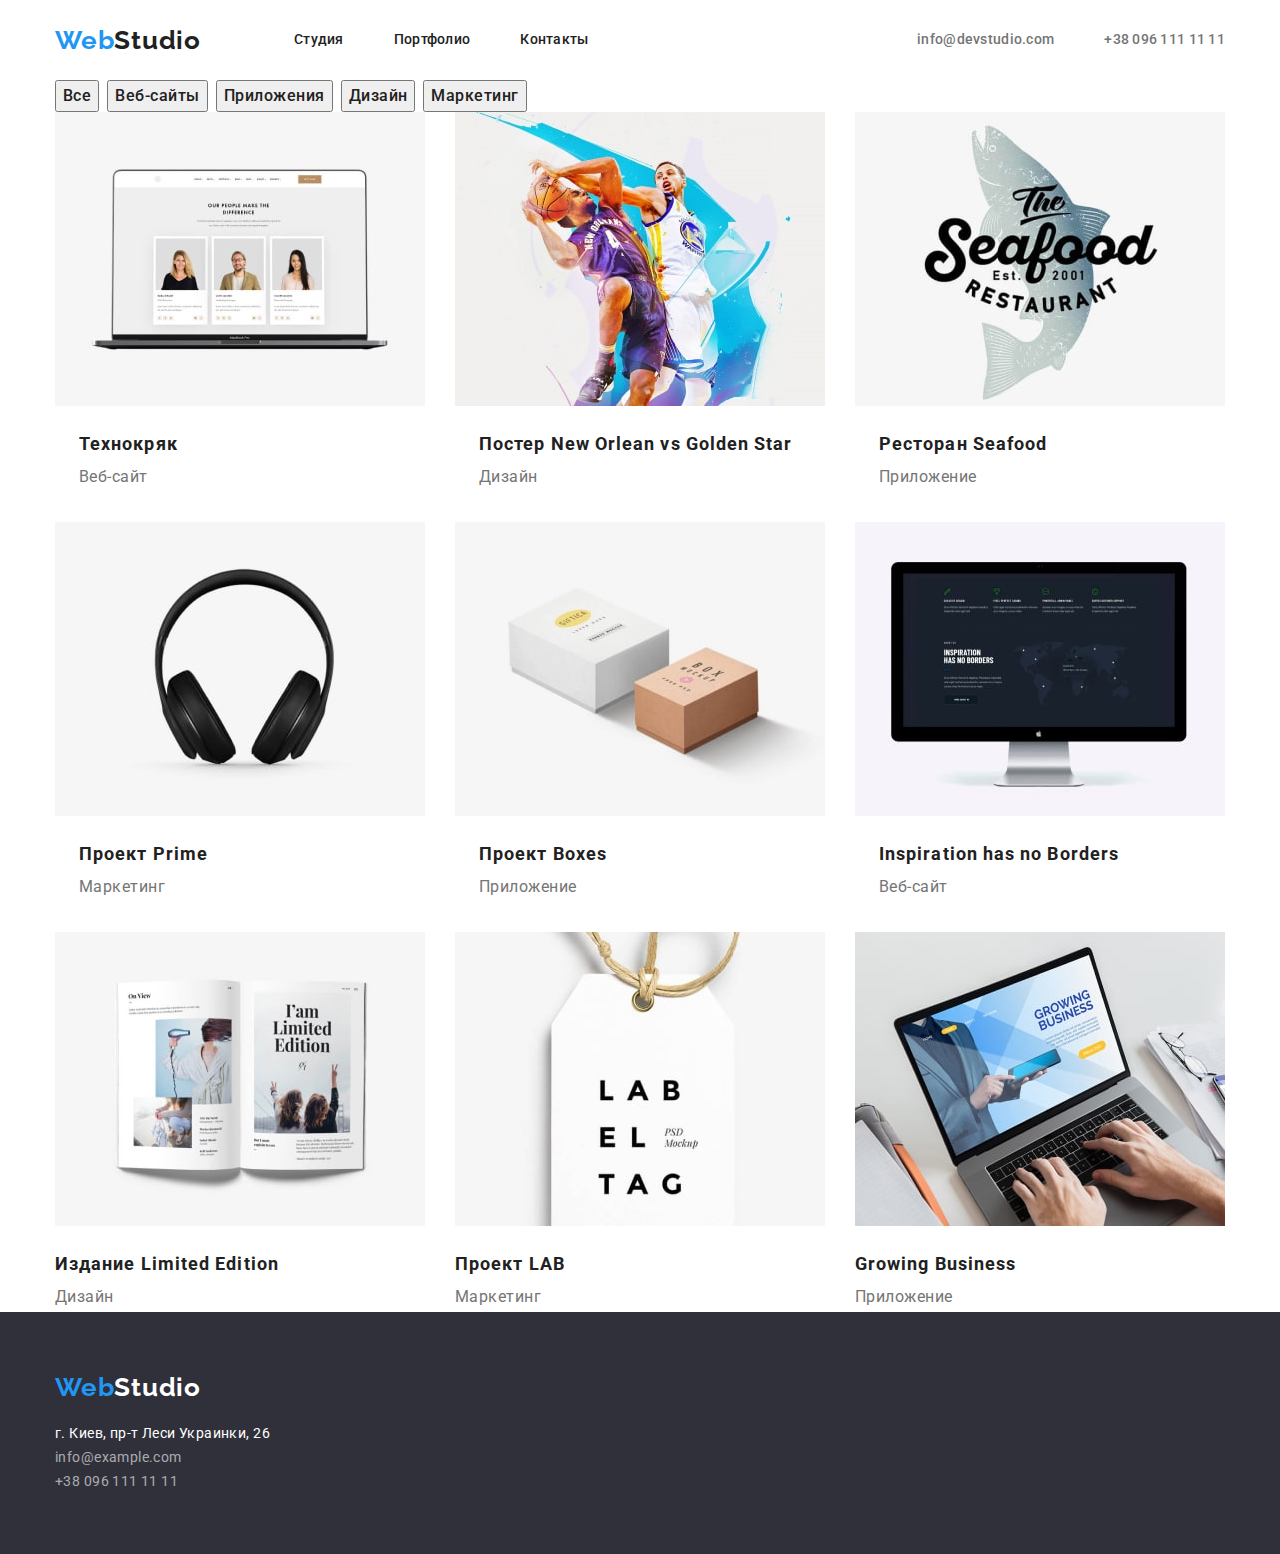
==== portfolio.html @ fd8e0207 "Полностью сделана главная страница" ====
<!DOCTYPE html>
<html lang="ru">

<head>
    <meta charset="UTF-8">
    <meta http-equiv="X-UA-Compatible" content="IE=edge">
    <meta name="viewport" content="width=device-width, initial-scale=1.0">
    <title>Document</title>    
    <link rel="preconnect" href="https://fonts.googleapis.com">
    <link rel="preconnect" href="https://fonts.gstatic.com" crossorigin>
    <link
        href="https://fonts.googleapis.com/css2?family=Raleway:wght@700&family=Roboto:wght@400;500;700;900&display=swap"
        rel="stylesheet">
    <link rel="stylesheet" href="https://cdnjs.cloudflare.com/ajax/libs/modern-normalize/1.0.0/modern-normalize.min.css" />
    <link rel="stylesheet" href="./css/styles.css">
</head>
<body>
    <!-- Header -->
    <header class="header">
        <div class="container nav-container">
            <nav class="header-navigation">
                <a lang="en" class="header-logo" href="">Web<span class="logo-studio">Studio</span> </a>
    
                <ul class="header-list">
                    <li class="header-item">
                        <a class="header-link" href="./index.html"> Студия</a>
                    </li>
                    <li class="header-item">
                        <a class="header-link" href="./portfolio.html"> Портфолио</a>
                    </li>
                    <li class="header-item">
                        <a class="header-link" href="#contact"> Контакты</a>
                    </li>
    
                </ul>
            </nav>
            <div class="hd-connect">
                <ul class="header-contacts">
                    <li class="header-contacts-item"><a class="header-contacts-link"
                            href="mailto:info@devstudio.com">info@devstudio.com</a></li>
                    <li class="header-contacts-item"><a class="header-contacts-link" href="tel:+380961111111">+38 096 111 11
                            11</a></li>
                </ul>
            </div>
        </div>
    </header>
    <main>

        <!-- Navigation -->
        <section class="navigation">
            <div class="container">
                <h1 class="visually-hidden">Навигация по сайту</h1>
                <ul class="navigation-list">
                    <li class="navigation-item"><button class="navigation-button" type="button">Все</button></li>
                    <li class="navigation-item"><button class="navigation-button" type="button">Веб-сайты</button></li>
                    <li class="navigation-item"><button class="navigation-button" type="button">Приложения</button></li>
                    <li class="navigation-item"><button class="navigation-button" type="button">Дизайн</button></li>
                    <li class="navigation-item"><button class="navigation-button" type="button">Маркетинг</button></li>
                </ul>
            </div>
        </section>

        <!-- Items -->
        <section class="offers">
            <div class="container">
                <ul class="offers-list">
                    <li class="offers-item">
                        <a class="offers-link" href="">
                            <img src="./images/img1-min.jpg" alt="Технокряк" width="370">
                            <div class="offers-item-bottom">
                                <h2 class="offers-title">Технокряк</h2>
                                <p class="offers-text">Веб-сайт</p>
                            </div>
                        </a>
                    </li>
                    <li class="offers-item">
                        <a class="offers-link" href="">
                            <img src="./images/img2-min.jpg" alt="Постер New Orlean vs Golden Star" width="370">
                            <div class="offers-item-bottom">
                                <h2 class="offers-title">Постер New Orlean vs Golden Star</h2>
                                <p class="offers-text">Дизайн</p>
                            </div>
                        </a>
                    </li>
                    <li class="offers-item">
                        <a class="offers-link" href="">
                            <img src="./images/img3-min.jpg" alt="Ресторан Seafood" width="370">
                            <div class="offers-item-bottom">
                                <h2 class="offers-title">Ресторан Seafood</h2>
                                <p class="offers-text">Приложение</p>
                            </div>
                        </a>
                    </li>
                    <li class="offers-item">
                        <a class="offers-link" href="">
                            <img src="./images/img4-min.jpg" alt="Проект Prime" width="370">
                            <div class="offers-item-bottom">
                                <h2 class="offers-title">Проект Prime</h2>
                                <p class="offers-text">Маркетинг</p>
                            </div>
                        </a>
                    </li>
                    <li class="offers-item">
                        <a class="offers-link" href="">
                            <img src="./images/img5-min.jpg" alt="Проект Boxes" width="370">
                            <div class="offers-item-bottom">
                                <h2 class="offers-title">Проект Boxes</h2>
                                <p class="offers-text">Приложение</p>
                            </div>
                        </a>
                    </li>
                    <li class="offers-item">
                        <a class="offers-link" href="">
                            <img src="./images/img6-min.jpg" alt="Inspiration has no Borders" width="370">
                            <div class="offers-item-bottom">
                                <h2 class="offers-title">Inspiration has no Borders</h2>
                                <p class="offers-text">Веб-сайт</p>
                            </div>
                        </a>
                    </li>
                    <li class="offers-item">
                        <a class="offers-link" href="">
                            <img src="./images/img7-min.jpg" alt="Издание Limited Edition" width="370">
                            <div class="offers-item-bottom"></div>
                            <h2 class="offers-title">Издание Limited Edition</h2>
                            <p class="offers-text">Дизайн</p>
                        </a>
                    </li>
                    <li class="offers-item">
                        <a class="offers-link" href="">
                            <img src="./images/img8-min.jpg" alt="Проект LAB" width="370">
                            <div class="offers-item-bottom"></div>
                            <h2 class="offers-title">Проект LAB</h2>
                            <p class="offers-text">Маркетинг</p>
                        </a>
                    </li>
                    <li class="offers-item">
                        <a class="offers-link" href="">
                            <img src="./images/img9-min.jpg" alt="Growing Business" width="370">
                            <div class="offers-item-bottom"></div>
                            <h2 class="offers-title">Growing Business</h2>
                            <p class="offers-text">Приложение</p>
                        </a>
                    </li>
                </ul>
            </div>
        </section>
    </main>

    <!-- Footer -->
    <footer class="footer" id="contact" >
        <div class="container footer-container">
            <a lang="en" class="footer-logo" href="">Web<span class="footer-logo-studio">Studio</span></a>
        
            <address class="footer-address">
                <ul class="footer-contacts">
                    <li class="footer-contacts-item">
                        <a class="footer-map" href="https://goo.gl/maps/VZ49UgYhJQWMEwJX7" target="_blank"
                            rel="noopener noreferrer">г. Киев, пр-т Леси Украинки, 26
                        </a>
                    </li>
                    <li class="footer-contacts-item"><a class="footer-mail"
                            href="mailto:info@example.com">info@example.com</a>
                    </li>
                    <li class="footer-contacts-item"><a class="footer-tel"
                            href="tel:+380961111111">+38 096 111 11 11</a>
                    </li>
                </ul>
            </address>
        </div>    
    </footer>    
</body>
</html>
---- css/styles.css ----
:root {
  --main-title-color: #212121;
  --second-title-color: #ffffff;
  --main-text-color: #757575;
  --accent-color: #2196f3;
  --first-contacts-color: #757575;
  --second-contacts-color: rgba(255, 255, 255, 0.6);
  --third-contacts-color: #ffffff;
}

html {
  box-sizing: border-box;
}

*,
*::before,
*::after {
  box-sizing: inherit;
}

body {
  font-family: Roboto, sans-serif;
  /* font-size: 14px;
  line-height: 1.71;
  letter-spacing: 0.03;
  color: #757575; */
}

a {
  text-decoration: none;
}

h1,
h2,
h3,
p,
ul {
  margin: 0;
}

ul {
  padding: 0;
  list-style: none;
}

img {
  display: block;
  max-width: 100%;
  height: auto;
}

.container {
  width: 1200px;
  padding-left: 15px;
  padding-right: 15px;
  margin: 0 auto;
}

.section {
  padding-top: 94px;
  padding-bottom: 94px;
}

/* -------------------- Header ------------------ */

.header-logo {
  margin-right: 93px;

  font-family: Raleway;
  font-weight: 700;
  font-size: 26px;
  line-height: 1.19;
  letter-spacing: 0.03em;
  color: #2196f3;
}

.logo-studio {
  color: #212121;
}

.header-list {
  display: flex;
}

.header-list .header-item:not(:last-child) {
  margin-right: 50px;
}

.header-link {
  display: block;
  padding-top: 32px;
  padding-bottom: 32px;

  font-weight: 500;
  font-size: 14px;
  line-height: 1.14;
  letter-spacing: 0.02em;
  color: var(--main-title-color);
}

.header-link:hover,
.header-link:focus {
  color: var(--accent-color);
}

.header-navigation {
  display: flex;
  align-items: center;
}

.nav-container {
  display: flex;
}

.header-contacts {
  display: flex;
}

.hd-connect {
  margin-left: auto;
}

.header-contacts .header-contacts-item:not(:last-child) {
  margin-right: 50px;
}

.header-contacts-link {
  display: block;
  padding-top: 32px;
  padding-bottom: 32px;

  font-weight: 500;
  font-size: 14px;
  line-height: 1.14;
  letter-spacing: 0.02em;

  color: var(--first-contacts-color);
}

.header-contacts-link:hover,
.header-contacts-link:focus {
  color: var(--accent-color);
}

/*----------------- Hero ------------------- */

.hero {
  background-color: #2f303a;
  text-align: center;
}

.hero-container {
  padding-top: 200px;
  padding-bottom: 280px;
}

.hero-title {
  width: 696px;
  margin-bottom: 30px;
  margin-left: auto;
  margin-right: auto;

  font-weight: 900;
  font-size: 44px;
  line-height: 1.36;
  letter-spacing: 0.06em;
  text-transform: uppercase;
  color: var(--second-title-color);
}

.hero-button {
  cursor: pointer;
  font-family: inherit;
  font-weight: 700;
  font-size: 16px;
  line-height: 1.87;
  letter-spacing: 0.06em;
  background-color: var(--accent-color);
  color: var(--second-title-color);
  min-width: 200px;
  min-height: 50px;
  box-shadow: 0px 4px 4px rgba(0, 0, 0, 0.15);
  border-radius: 4px;
}

.hero-button:hover,
.hero-button:focus {
  background-color: #188ce8;
}

/*----------------- About ------------------- */
.about-section {
  background-color: #e5e5e5;
}

.about-list {
  display: flex;
}

.about-title {
  font-weight: 700;
  font-size: 14px;
  line-height: 1.14;
  letter-spacing: 0.03em;
  text-transform: uppercase;
  color: var(--main-title-color);
  margin-bottom: 10px;
}

.about-item:not(:last-child) {
  margin-right: 30px;
}

.about-text {
  font-size: 14px;
  line-height: 1.71;
  letter-spacing: 0.03em;
  color: var(--main-text-color);
}

/*--------------------  Our works ------------------ */

.work-section {
  padding-top: 0;
  background-color: #e5e5e5;
}

.works-list {
  display: flex;
}

.works-item:not(:last-child) {
  margin-right: 30px;
}

.works-title {
  text-align: center;
  margin-bottom: 50px;

  font-weight: 700;
  font-size: 36px;
  line-height: 1.17;
  letter-spacing: 0.03em;

  color: var(--main-title-color);
}

/* ------------------ Our team ---------------------- */
.team-section {
  background-color: #f5f4fa;
}

.team-list {
  display: flex;
}

.team-item:not(:last-child) {
  margin-right: 30px;
}

.team-title {
  text-align: center;
  margin-bottom: 50px;

  font-weight: 700;
  font-size: 36px;
  line-height: 1.17;
  letter-spacing: 0.03em;
  color: var(--main-title-color);
}

.team-name {
  margin-bottom: 10px;

  font-weight: 500;
  font-size: 16px;
  line-height: 1.19;
  letter-spacing: 0.03em;
  color: var(--main-title-color);
}

.team-position {
  font-size: 16px;
  line-height: 1.19;
  letter-spacing: 0.03em;
  color: var(--main-text-color);
}

.crewman-item-bottom {
  padding-top: 30px;
  text-align: center;
}

/* ------------------ Footer ---------------- */

.footer {
  background-color: #2f303a;
}

.footer-container {
  padding-top: 60px;
  padding-bottom: 60px;
}

.footer-address {
  margin-top: 20px;
  font-style: normal;
}

.footer-logo {
  font-family: Raleway;
  font-weight: 700;
  font-size: 26px;
  line-height: 1.19;
  letter-spacing: 0.03em;
  color: #2196f3;
}

.footer-logo-studio {
  color: #ffffff;
}

.footer-map {
  font-size: 14px;
  line-height: 1.71;
  letter-spacing: 0.03em;
  color: var(--third-contacts-color);
}

.footer-mail {
  font-size: 14px;
  line-height: 1.71;
  letter-spacing: 0.03em;
  color: var(--second-contacts-color);
}

.footer-tel {
  font-size: 14px;
  line-height: 1.71;
  letter-spacing: 0.03em;
  color: var(--second-contacts-color);
}

/* ------------------- PORTFOLIO ----------------- */
/* ------------------- Navigation ----------------- */

.navigation-list {
  display: flex;
}

.visually-hidden {
  position: absolute;
  width: 1px;
  height: 1px;
  margin: -1px;
  padding: 0;
  overflow: hidden;
  border: 0;
  clip: rect(0 0 0 0);
}

.navigation-list .navigation-item:not(:last-child) {
  margin-right: 8px;
}

.navigation-button {
  cursor: pointer;
  font-family: inherit;
  font-weight: 500;
  font-size: 16px;
  line-height: 1.62;
  letter-spacing: 0.03em;

  color: var(--main-title-color);
}

.navigation-button:hover,
.navigation-button:focus {
  color: #ffffff;
  background-color: var(--accent-color);
}

/* ------------------- Offers ----------------- */

.offers-title {
  font-weight: 700;
  font-size: 18px;
  line-height: 2;
  letter-spacing: 0.06em;
  color: var(--main-title-color);
}

.offers-text {
  font-size: 16px;
  line-height: 1.87;
  letter-spacing: 0.03em;
  color: var(--main-text-color);
}

.offers-list {
  display: flex;
  flex-wrap: wrap;
  margin-left: -30px;
  margin-bottom: -30px;
}

.offers-item {
  flex-basis: calc(100% / 3 - 30px);
  margin-left: 30px;
  margin-bottom: 30px;
}

.offers-item-bottom {
  padding-top: 20px;
  padding-left: 24px;
}
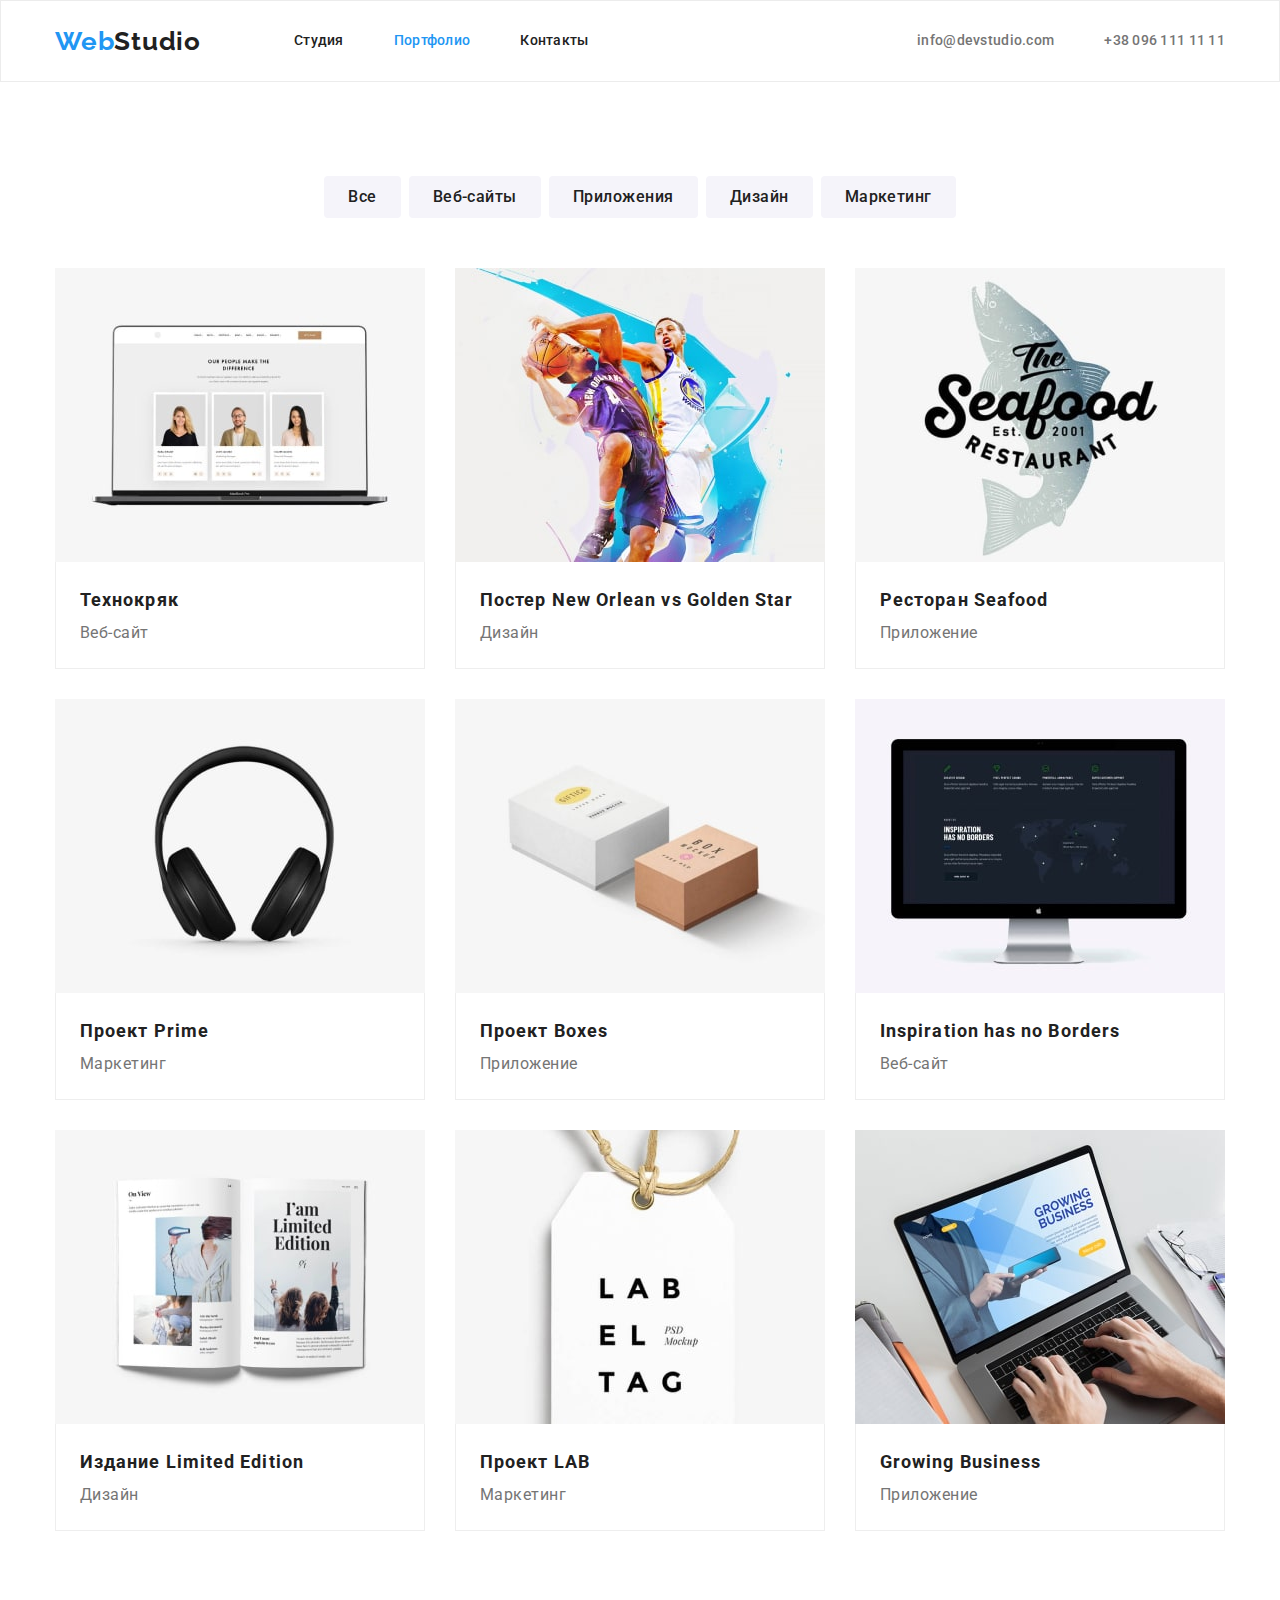
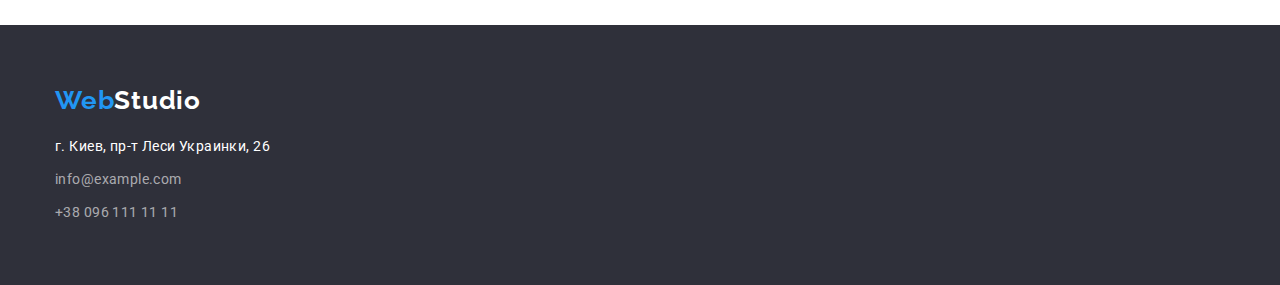
==== commit 2a0acd3d: "готова для отправки на проверку" ====
--- a/portfolio.html
+++ b/portfolio.html
@@ -11,6 +11,9 @@
     <link
         href="https://fonts.googleapis.com/css2?family=Raleway:wght@700&family=Roboto:wght@400;500;700;900&display=swap"
         rel="stylesheet">
+        <link rel="stylesheet" href="https://cdnjs.cloudflare.com/ajax/libs/modern-normalize/1.1.0/modern-normalize.min.css"
+            integrity="sha512-wpPYUAdjBVSE4KJnH1VR1HeZfpl1ub8YT/NKx4PuQ5NmX2tKuGu6U/JRp5y+Y8XG2tV+wKQpNHVUX03MfMFn9Q=="
+            crossorigin="anonymous" referrerpolicy="no-referrer" />
     <link rel="stylesheet" href="https://cdnjs.cloudflare.com/ajax/libs/modern-normalize/1.0.0/modern-normalize.min.css" />
     <link rel="stylesheet" href="./css/styles.css">
 </head>
@@ -26,7 +29,7 @@
                         <a class="header-link" href="./index.html"> Студия</a>
                     </li>
                     <li class="header-item">
-                        <a class="header-link" href="./portfolio.html"> Портфолио</a>
+                        <a class="header-link current" href="./portfolio.html"> Портфолио</a>
                     </li>
                     <li class="header-item">
                         <a class="header-link" href="#contact"> Контакты</a>
@@ -48,7 +51,7 @@
 
         <!-- Navigation -->
         <section class="navigation">
-            <div class="container">
+            <div class="container menu-container">
                 <h1 class="visually-hidden">Навигация по сайту</h1>
                 <ul class="navigation-list">
                     <li class="navigation-item"><button class="navigation-button" type="button">Все</button></li>
@@ -61,8 +64,8 @@
         </section>
 
         <!-- Items -->
-        <section class="offers">
-            <div class="container">
+        <section class="offers-section">
+            <div class="container offers-container">
                 <ul class="offers-list">
                     <li class="offers-item">
                         <a class="offers-link" href="">
@@ -121,25 +124,28 @@
                     <li class="offers-item">
                         <a class="offers-link" href="">
                             <img src="./images/img7-min.jpg" alt="Издание Limited Edition" width="370">
-                            <div class="offers-item-bottom"></div>
-                            <h2 class="offers-title">Издание Limited Edition</h2>
-                            <p class="offers-text">Дизайн</p>
+                            <div class="offers-item-bottom">
+                                <h2 class="offers-title">Издание Limited Edition</h2>
+                                <p class="offers-text">Дизайн</p>
+                            </div>
                         </a>
                     </li>
                     <li class="offers-item">
                         <a class="offers-link" href="">
                             <img src="./images/img8-min.jpg" alt="Проект LAB" width="370">
-                            <div class="offers-item-bottom"></div>
-                            <h2 class="offers-title">Проект LAB</h2>
-                            <p class="offers-text">Маркетинг</p>
+                            <div class="offers-item-bottom">
+                                <h2 class="offers-title">Проект LAB</h2>
+                                <p class="offers-text">Маркетинг</p>
+                            </div>
                         </a>
                     </li>
                     <li class="offers-item">
                         <a class="offers-link" href="">
                             <img src="./images/img9-min.jpg" alt="Growing Business" width="370">
-                            <div class="offers-item-bottom"></div>
-                            <h2 class="offers-title">Growing Business</h2>
-                            <p class="offers-text">Приложение</p>
+                            <div class="offers-item-bottom">
+                                <h2 class="offers-title">Growing Business</h2>
+                                <p class="offers-text">Приложение</p>
+                            </div>
                         </a>
                     </li>
                 </ul>
--- a/css/styles.css
+++ b/css/styles.css
@@ -63,6 +63,10 @@
 
 /* -------------------- Header ------------------ */
 
+.header {
+  border: 1px solid #ececec;
+}
+
 .header-logo {
   margin-right: 93px;
 
@@ -84,6 +88,10 @@
 
 .header-list .header-item:not(:last-child) {
   margin-right: 50px;
+}
+
+.header-link.current {
+  color: var(--accent-color);
 }
 
 .header-link {
@@ -151,7 +159,7 @@
 
 .hero-container {
   padding-top: 200px;
-  padding-bottom: 280px;
+  padding-bottom: 210px;
 }
 
 .hero-title {
@@ -189,9 +197,6 @@
 }
 
 /*----------------- About ------------------- */
-.about-section {
-  background-color: #e5e5e5;
-}
 
 .about-list {
   display: flex;
@@ -222,7 +227,6 @@
 
 .work-section {
   padding-top: 0;
-  background-color: #e5e5e5;
 }
 
 .works-list {
@@ -288,7 +292,13 @@
 
 .crewman-item-bottom {
   padding-top: 30px;
+  padding-bottom: 30px;
   text-align: center;
+
+  background: #ffffff;
+  box-shadow: 0px 1px 3px rgba(0, 0, 0, 0.12), 0px 1px 1px rgba(0, 0, 0, 0.14),
+    0px 2px 1px rgba(0, 0, 0, 0.2);
+  border-radius: 0px 0px 4px 4px;
 }
 
 /* ------------------ Footer ---------------- */
@@ -341,11 +351,20 @@
   color: var(--second-contacts-color);
 }
 
+.footer-contacts-item:not(:last-child) {
+  padding-bottom: 9px;
+}
+
 /* ------------------- PORTFOLIO ----------------- */
 /* ------------------- Navigation ----------------- */
 
 .navigation-list {
   display: flex;
+  justify-content: center;
+}
+
+.menu-container {
+  padding-top: 94px;
 }
 
 .visually-hidden {
@@ -370,8 +389,13 @@
   font-size: 16px;
   line-height: 1.62;
   letter-spacing: 0.03em;
-
-  color: var(--main-title-color);
+  color: var(--main-title-color);
+  background: #f5f4fa;
+
+  border-radius: 4px;
+  min-width: 73px;
+  padding: 6px 22px 6px 22px;
+  border: 2px solid transparent;
 }
 
 .navigation-button:hover,
@@ -382,6 +406,11 @@
 
 /* ------------------- Offers ----------------- */
 
+.offers-section {
+  padding-top: 50px;
+  padding-bottom: 94px;
+}
+
 .offers-title {
   font-weight: 700;
   font-size: 18px;
@@ -413,4 +442,8 @@
 .offers-item-bottom {
   padding-top: 20px;
   padding-left: 24px;
-}
+  padding-bottom: 20px;
+
+  border: 1px solid #eeeeee;
+  border-top: none;
+}
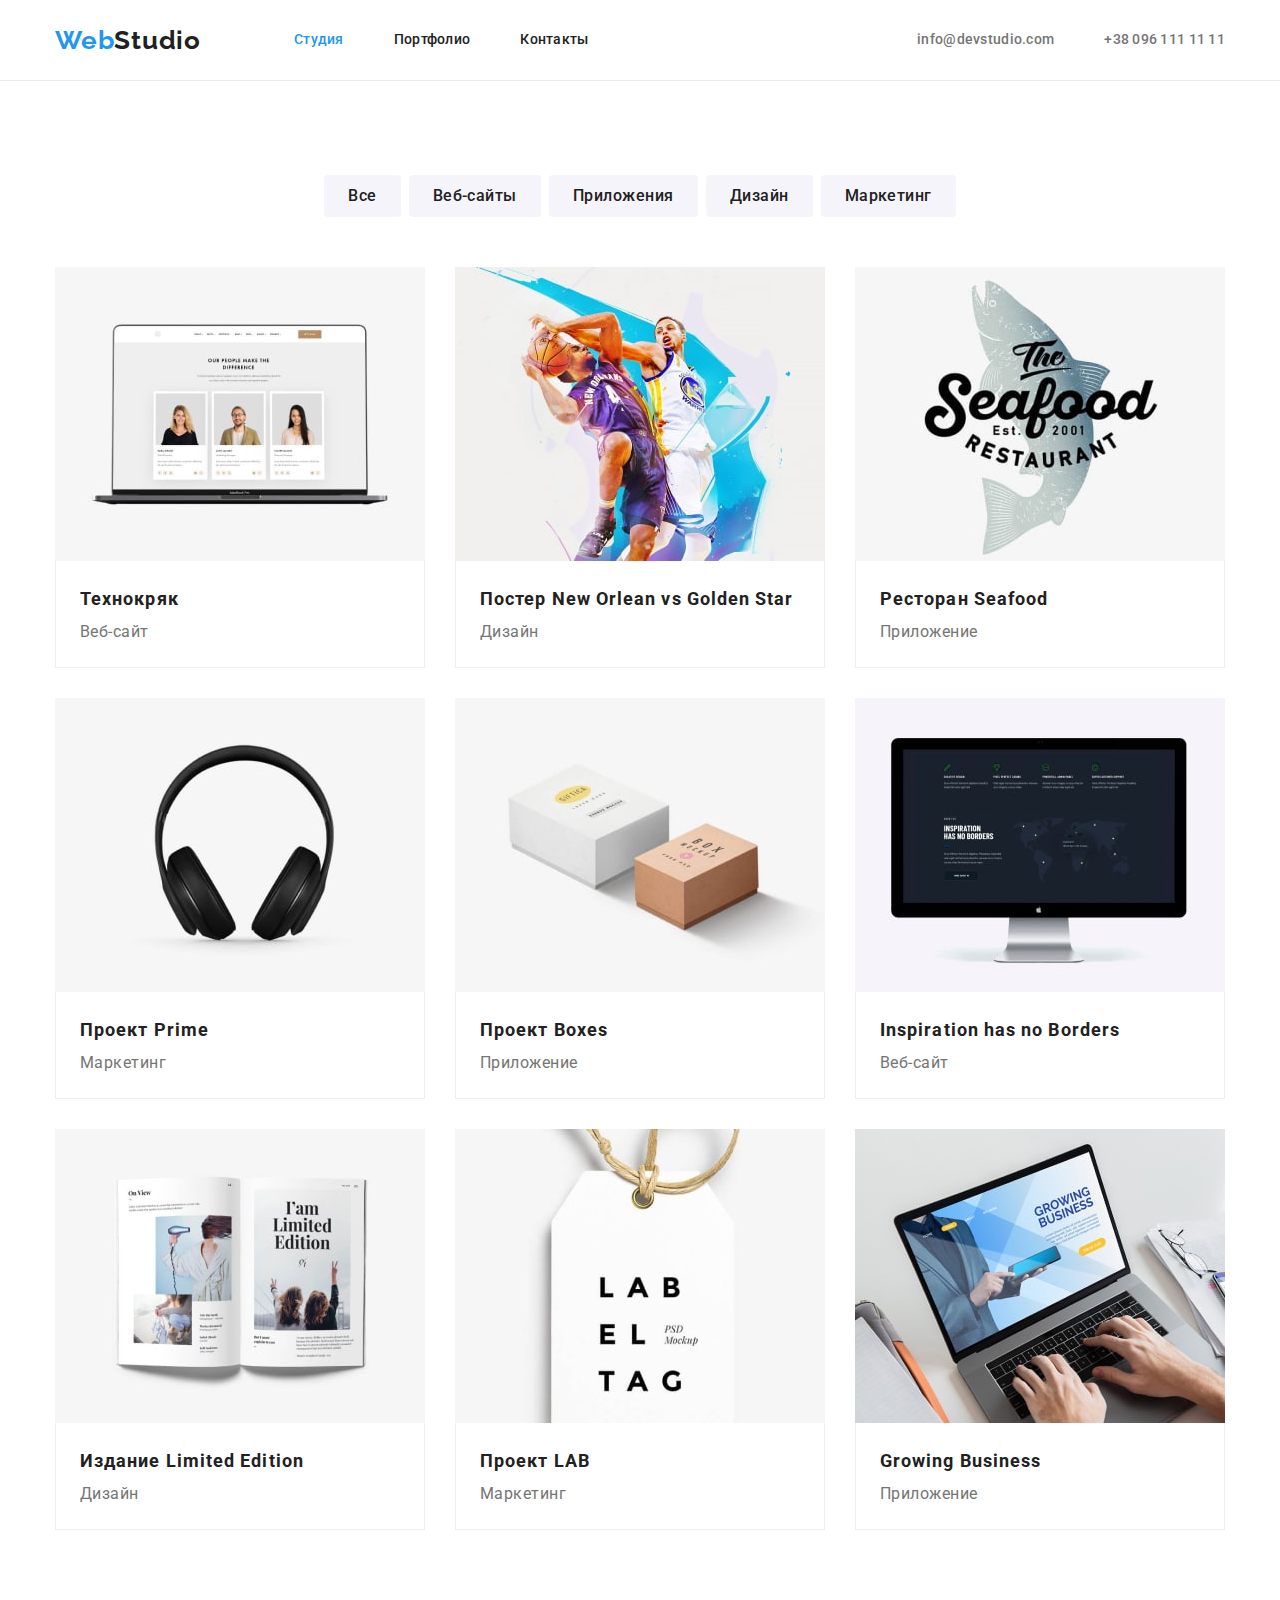
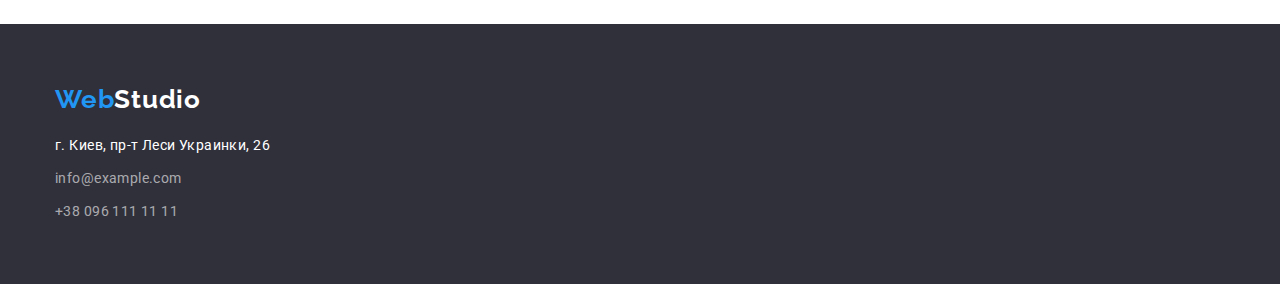
==== commit c9dad652: "Сделаны все замечания по домашке" ====
--- a/portfolio.html
+++ b/portfolio.html
@@ -23,35 +23,37 @@
         <div class="container nav-container">
             <nav class="header-navigation">
                 <a lang="en" class="header-logo" href="">Web<span class="logo-studio">Studio</span> </a>
-    
+        
                 <ul class="header-list">
                     <li class="header-item">
-                        <a class="header-link" href="./index.html"> Студия</a>
+                        <a class="header-link current" href="./index.html"> Студия</a>
                     </li>
                     <li class="header-item">
-                        <a class="header-link current" href="./portfolio.html"> Портфолио</a>
+                        <a class="header-link" href="./portfolio.html"> Портфолио</a>
                     </li>
                     <li class="header-item">
                         <a class="header-link" href="#contact"> Контакты</a>
                     </li>
-    
+        
                 </ul>
             </nav>
-            <div class="hd-connect">
-                <ul class="header-contacts">
-                    <li class="header-contacts-item"><a class="header-contacts-link"
-                            href="mailto:info@devstudio.com">info@devstudio.com</a></li>
-                    <li class="header-contacts-item"><a class="header-contacts-link" href="tel:+380961111111">+38 096 111 11
-                            11</a></li>
-                </ul>
-            </div>
+        
+            <ul class="header-contacts">
+                <li class="header-contacts-item">
+                    <a class="header-contacts-link" href="mailto:info@devstudio.com">info@devstudio.com</a>
+                </li>
+                <li class="header-contacts-item">
+                    <a class="header-contacts-link" href="tel:+380961111111">+38 096 111 11 11</a>
+                </li>
+            </ul>
+        
         </div>
     </header>
     <main>
 
         <!-- Navigation -->
-        <section class="navigation">
-            <div class="container menu-container">
+        <section class="section">
+            <div class="container">
                 <h1 class="visually-hidden">Навигация по сайту</h1>
                 <ul class="navigation-list">
                     <li class="navigation-item"><button class="navigation-button" type="button">Все</button></li>
@@ -60,12 +62,6 @@
                     <li class="navigation-item"><button class="navigation-button" type="button">Дизайн</button></li>
                     <li class="navigation-item"><button class="navigation-button" type="button">Маркетинг</button></li>
                 </ul>
-            </div>
-        </section>
-
-        <!-- Items -->
-        <section class="offers-section">
-            <div class="container offers-container">
                 <ul class="offers-list">
                     <li class="offers-item">
                         <a class="offers-link" href="">
@@ -151,6 +147,9 @@
                 </ul>
             </div>
         </section>
+
+        <!-- Items -->
+       
     </main>
 
     <!-- Footer -->
--- a/css/styles.css
+++ b/css/styles.css
@@ -64,7 +64,7 @@
 /* -------------------- Header ------------------ */
 
 .header {
-  border: 1px solid #ececec;
+  border-bottom: 1px solid #ececec;
 }
 
 .header-logo {
@@ -122,9 +122,6 @@
 
 .header-contacts {
   display: flex;
-}
-
-.hd-connect {
   margin-left: auto;
 }
 
@@ -153,13 +150,9 @@
 /*----------------- Hero ------------------- */
 
 .hero {
+  padding: 200px 0;
   background-color: #2f303a;
   text-align: center;
-}
-
-.hero-container {
-  padding-top: 200px;
-  padding-bottom: 210px;
 }
 
 .hero-title {
@@ -189,6 +182,7 @@
   min-height: 50px;
   box-shadow: 0px 4px 4px rgba(0, 0, 0, 0.15);
   border-radius: 4px;
+  border: transparent;
 }
 
 .hero-button:hover,
@@ -305,11 +299,7 @@
 
 .footer {
   background-color: #2f303a;
-}
-
-.footer-container {
-  padding-top: 60px;
-  padding-bottom: 60px;
+  padding: 60px 0;
 }
 
 .footer-address {
@@ -352,7 +342,7 @@
 }
 
 .footer-contacts-item:not(:last-child) {
-  padding-bottom: 9px;
+  margin-bottom: 9px;
 }
 
 /* ------------------- PORTFOLIO ----------------- */
@@ -361,6 +351,7 @@
 .navigation-list {
   display: flex;
   justify-content: center;
+  margin-bottom: 50px;
 }
 
 .menu-container {
@@ -440,9 +431,7 @@
 }
 
 .offers-item-bottom {
-  padding-top: 20px;
-  padding-left: 24px;
-  padding-bottom: 20px;
+  padding: 20px 24px;
 
   border: 1px solid #eeeeee;
   border-top: none;
